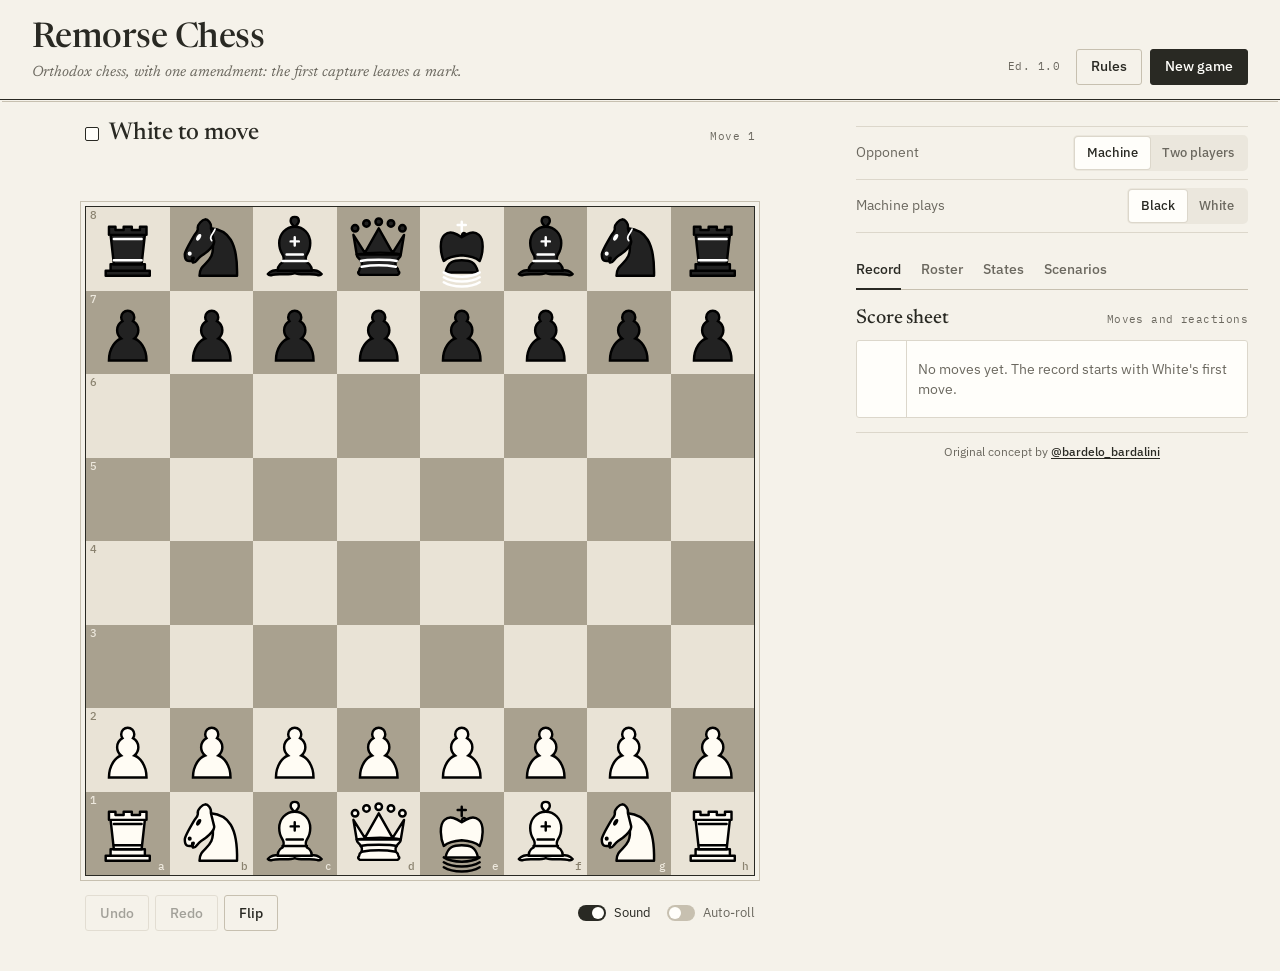
==== index.html @ 76eff492 "Remorse Chess 1.0: light archival editorial edition" ====
<!DOCTYPE html>
<html lang="en">
<head>
  <meta charset="utf-8">
  <meta name="viewport" content="width=device-width, initial-scale=1, viewport-fit=cover">
  <title>Remorse Chess 1.0</title>
  <meta name="description" content="Remorse Chess: a chess variant in which a piece's first capture triggers a permanent psychological reaction. Devastated, Pacifist, Unaffected or Psychopath.">
  <meta name="theme-color" content="#F5F2EA">

  <!-- Local type: Newsreader (display), IBM Plex Sans (interface), IBM Plex Mono (notation). See fonts/ -->
  <link rel="preload" href="fonts/ibm-plex-sans-var.woff2" as="font" type="font/woff2" crossorigin>
  <link rel="preload" href="fonts/newsreader-var.woff2" as="font" type="font/woff2" crossorigin>
  <link rel="stylesheet" href="styles.css">
</head>
<body class="app-shell">
  <!-- Masthead -->
  <header class="masthead">
    <div class="masthead-title">
      <h1 class="wordmark">Remorse Chess</h1>
      <p class="masthead-sub">Orthodox chess, with one amendment: the first capture leaves a mark.</p>
    </div>
    <div class="masthead-actions">
      <span class="edition mono-label">Ed. 1.0</span>
      <button type="button" class="btn btn-quiet" id="btn-open-rulebook" title="Read the full rules">Rules</button>
      <button type="button" class="btn" id="btn-restart" title="Start a new game with the current settings">New game</button>
    </div>
  </header>

  <main class="table">
    <!-- Play area: status, notices, board, board controls -->
    <section class="play-area" aria-label="Game board">
      <div class="status-line">
        <div id="turn-indicator" class="turn white" role="status" aria-live="polite">White to move</div>
        <span id="move-counter" class="move-counter mono-label">Move 1</span>
      </div>

      <!-- Notice slot: reserved height so the board never jumps -->
      <div class="notice-slot">
        <div id="bonus-move-banner" class="notice notice-bonus hidden">
          <span class="notice-glyph" data-glyph="psychopath" aria-hidden="true"></span>
          <span class="notice-text"><strong>Psychopath bonus.</strong> Take one more move with the same piece, or end the turn.</span>
          <button type="button" class="btn btn-small" id="btn-pass-bonus">End turn</button>
        </div>

        <div id="selection-note" class="notice notice-selection hidden" aria-live="polite">
          <span class="notice-glyph" id="selection-glyph" aria-hidden="true"></span>
          <span class="notice-text" id="selection-text"></span>
          <span id="absolve-action-container">
            <button type="button" class="btn btn-small btn-absolve hidden" id="btn-absolve-action">Absolve</button>
          </span>
        </div>
      </div>

      <div class="board-frame">
        <div id="remorse-board" class="chess-board" role="grid" aria-label="Chessboard"></div>
      </div>

      <div class="board-controls">
        <div class="control-group">
          <button type="button" class="btn btn-quiet" id="btn-undo" title="Take back the last move">Undo</button>
          <button type="button" class="btn btn-quiet" id="btn-redo" title="Replay the move you took back">Redo</button>
          <button type="button" class="btn btn-quiet" id="btn-flip" title="Flip the board">Flip</button>
        </div>
        <div class="control-group">
          <label class="switch">
            <input type="checkbox" id="toggle-sound" checked>
            <span class="switch-track" aria-hidden="true"></span>
            Sound
          </label>
          <label class="switch" title="Roll reaction dice automatically for your pieces">
            <input type="checkbox" id="toggle-autoroll">
            <span class="switch-track" aria-hidden="true"></span>
            Auto-roll
          </label>
        </div>
      </div>
    </section>

    <!-- Sidebar: match setup + record / roster / states / scenarios -->
    <aside class="sidebar" aria-label="Game information">
      <section class="match-setup" aria-label="Match setup">
        <div class="setup-row">
          <span class="setup-label">Opponent</span>
          <div class="segmented" role="group" aria-label="Opponent">
            <button type="button" class="seg mode-select-btn active" data-mode="vs_ai">Machine</button>
            <button type="button" class="seg mode-select-btn" data-mode="pass_play">Two players</button>
          </div>
        </div>
        <div class="setup-row" id="ai-config-panel">
          <span class="setup-label">Machine plays</span>
          <div class="segmented" role="group" aria-label="Machine colour">
            <button type="button" class="seg ai-color-btn active" data-color="b">Black</button>
            <button type="button" class="seg ai-color-btn" data-color="w">White</button>
          </div>
        </div>
      </section>

      <nav class="tabs" role="tablist" aria-label="Sidebar sections">
        <button type="button" class="tab-btn active" role="tab" data-target="tab-chronicle">Record</button>
        <button type="button" class="tab-btn" role="tab" data-target="tab-ward">Roster</button>
        <button type="button" class="tab-btn" role="tab" data-target="tab-game">States</button>
        <button type="button" class="tab-btn" role="tab" data-target="tab-scenarios">Scenarios</button>
      </nav>

      <div class="tab-panels">
        <!-- Record: annotated score sheet -->
        <div class="tab-view active" id="tab-chronicle" role="tabpanel">
          <div class="panel-head">
            <h2 class="panel-title">Score sheet</h2>
            <span class="mono-label">Moves and reactions</span>
          </div>
          <ol id="chronicle-feed" class="scoresheet"></ol>
        </div>

        <!-- Roster: living pieces and their states -->
        <div class="tab-view" id="tab-ward" role="tabpanel">
          <div id="piece-ward-container"></div>
        </div>

        <!-- States: reference for the four reactions -->
        <div class="tab-view" id="tab-game" role="tabpanel">
          <div class="panel-head">
            <h2 class="panel-title">The reaction roll</h2>
            <span class="mono-label">1d6 on first capture</span>
          </div>
          <p class="panel-intro">A piece rolls once, on its first capture. The result is permanent for the rest of the game, though a bishop can lift Devastation and Pacifism.</p>

          <ul class="state-reference">
            <li class="state-ref s-devastated">
              <span class="state-ref-roll mono">1</span>
              <div>
                <h3 class="state-ref-name"><span class="glyph" data-glyph="devastated"></span>Devastated</h3>
                <p>Cannot move or capture. A bishop must stand adjacent and spend a turn absolving it within 3 of its owner's turns, or it removes itself from the board.</p>
              </div>
            </li>
            <li class="state-ref s-pacifist">
              <span class="state-ref-roll mono">2–3</span>
              <div>
                <h3 class="state-ref-name"><span class="glyph" data-glyph="pacifist"></span>Pacifist</h3>
                <p>Receives a guilt token. Moves normally but cannot capture until a bishop absolves it. A bishop that turns Pacifist meditates for one turn and absolves itself.</p>
              </div>
            </li>
            <li class="state-ref s-unaffected">
              <span class="state-ref-roll mono">4–5</span>
              <div>
                <h3 class="state-ref-name"><span class="glyph" data-glyph="unaffected"></span>Unaffected</h3>
                <p>No consequence. Plays by standard rules.</p>
              </div>
            </li>
            <li class="state-ref s-psychopath">
              <span class="state-ref-roll mono">6</span>
              <div>
                <h3 class="state-ref-name"><span class="glyph" data-glyph="psychopath"></span>Psychopath</h3>
                <p>Takes one extra move immediately after each capture.</p>
              </div>
            </li>
            <li class="state-ref s-bloodlust state-ref-sub">
              <span class="state-ref-roll mono">3 kills</span>
              <div>
                <h3 class="state-ref-name"><span class="glyph" data-glyph="bloodlust"></span>Bloodlust</h3>
                <p>A Psychopath with three kills. It may only move by capturing, and it may capture friendly pieces, though never its own king.</p>
              </div>
            </li>
          </ul>

          <p class="panel-footnote"><span class="glyph" data-glyph="absolve"></span>Bishops are the only absolvers. If a side loses every bishop, absolution is gone until a pawn promotes to one.</p>
        </div>

        <!-- Scenarios -->
        <div class="tab-view" id="tab-scenarios" role="tabpanel">
          <div class="panel-head">
            <h2 class="panel-title">Study positions</h2>
            <span class="mono-label">Loads onto the board</span>
          </div>
          <ol class="scenario-list">
            <li>
              <button type="button" class="scenario-button scenario-card-btn" data-scenario="devastation">
                <span class="scenario-no mono">No. 1</span>
                <span class="scenario-body">
                  <span class="scenario-title">The devastated knight</span>
                  <span class="scenario-desc">A paralysed knight on d4 has two turns left. The bishop on c2 must reach it and absolve.</span>
                </span>
              </button>
            </li>
            <li>
              <button type="button" class="scenario-button scenario-card-btn" data-scenario="guilt">
                <span class="scenario-no mono">No. 2</span>
                <span class="scenario-body">
                  <span class="scenario-title">The pacifist rook</span>
                  <span class="scenario-desc">The rook carries a guilt token: free to move, unable to capture. A bishop stands beside it.</span>
                </span>
              </button>
            </li>
            <li>
              <button type="button" class="scenario-button scenario-card-btn" data-scenario="psychopath">
                <span class="scenario-no mono">No. 3</span>
                <span class="scenario-body">
                  <span class="scenario-title">A psychopath's chain</span>
                  <span class="scenario-desc">The queen takes on d5, then uses her bonus move to take again on g5.</span>
                </span>
              </button>
            </li>
            <li>
              <button type="button" class="scenario-button scenario-card-btn" data-scenario="bloodlust">
                <span class="scenario-no mono">No. 4</span>
                <span class="scenario-body">
                  <span class="scenario-title">Bloodlust</span>
                  <span class="scenario-desc">A rook with three kills must capture to move. The enemy pawn on d7, or its own pawn on g4.</span>
                </span>
              </button>
            </li>
            <li>
              <button type="button" class="scenario-button scenario-card-btn" data-scenario="standard">
                <span class="scenario-no mono">No. 5</span>
                <span class="scenario-body">
                  <span class="scenario-title">Standard opening</span>
                  <span class="scenario-desc">The usual starting position. Every piece is untested.</span>
                </span>
              </button>
            </li>
          </ol>
        </div>
      </div>

      <footer class="sidebar-credit">
        Original concept by <a href="https://www.instagram.com/bardelo_bardalini/" target="_blank" rel="noopener noreferrer">@bardelo_bardalini</a>
      </footer>
    </aside>
  </main>

  <!-- Modal: reaction roll -->
  <div class="modal-scrim hidden" id="dice-roll-modal">
    <div class="modal-card modal-dice" role="dialog" aria-modal="true" aria-labelledby="dice-modal-title">
      <div class="modal-kicker mono-label">First capture</div>
      <h3 class="modal-title" id="dice-modal-title">The reaction roll</h3>
      <p id="dice-modal-desc" class="modal-desc-text"></p>

      <div class="dice-assembly" id="dice-assembly-area">
        <div class="dice-viewport" title="Click to roll">
          <div class="dice-object show-1" id="dice-cube">
            <div class="dice-side side-1" aria-label="1"><i class="pip c"></i></div>
            <div class="dice-side side-2" aria-label="2"><i class="pip tl"></i><i class="pip br"></i></div>
            <div class="dice-side side-3" aria-label="3"><i class="pip tl"></i><i class="pip c"></i><i class="pip br"></i></div>
            <div class="dice-side side-4" aria-label="4"><i class="pip tl"></i><i class="pip tr"></i><i class="pip bl"></i><i class="pip br"></i></div>
            <div class="dice-side side-5" aria-label="5"><i class="pip tl"></i><i class="pip tr"></i><i class="pip c"></i><i class="pip bl"></i><i class="pip br"></i></div>
            <div class="dice-side side-6" aria-label="6"><i class="pip tl"></i><i class="pip tr"></i><i class="pip ml"></i><i class="pip mr"></i><i class="pip bl"></i><i class="pip br"></i></div>
          </div>
        </div>
        <div class="dice-shadow" aria-hidden="true"></div>
        <button type="button" class="btn btn-accent" id="btn-roll-dice">Roll the die</button>
        <span class="dice-hint">or click the die, or press Space</span>
      </div>

      <div class="dice-result-card hidden" id="dice-outcome-card">
        <div id="dice-outcome-badge" class="dice-scale"></div>
        <h4 id="dice-outcome-title" class="dice-result-title"></h4>
        <p id="dice-outcome-text" class="dice-result-detail"></p>
        <button type="button" class="btn btn-block" id="btn-accept-dice">Continue</button>
      </div>
    </div>
  </div>

  <!-- Modal: pawn promotion -->
  <div class="modal-scrim hidden" id="promotion-modal">
    <div class="modal-card modal-narrow" role="dialog" aria-modal="true" aria-labelledby="promo-title">
      <h3 class="modal-title" id="promo-title">Promote pawn</h3>
      <p class="modal-desc-text">Choosing a bishop restores absolution if your side has lost all of its bishops.</p>
      <div class="promo-grid" id="promo-options-row"></div>
    </div>
  </div>

  <!-- Modal: game over -->
  <div class="modal-scrim hidden" id="game-over-modal">
    <div class="modal-card modal-narrow modal-result" role="dialog" aria-modal="true" aria-labelledby="game-over-title">
      <div class="modal-kicker mono-label">Result</div>
      <h3 id="game-over-title" class="modal-title modal-title-large">Game over</h3>
      <p id="game-over-desc" class="modal-desc-text"></p>
      <div class="modal-actions">
        <button type="button" class="btn btn-quiet" id="btn-gameover-view">View board</button>
        <button type="button" class="btn btn-accent" id="btn-gameover-new">New game</button>
      </div>
    </div>
  </div>

  <!-- Modal: rules -->
  <div class="modal-scrim hidden" id="rulebook-modal">
    <div class="modal-card modal-wide" role="dialog" aria-modal="true" aria-labelledby="rulebook-title">
      <div class="modal-header-bar">
        <div>
          <div class="modal-kicker mono-label">Edition 1.0</div>
          <h3 class="modal-title" id="rulebook-title">Rules of Remorse Chess</h3>
        </div>
        <button type="button" class="btn btn-quiet" id="btn-close-rulebook">Close</button>
      </div>
      <div class="rulebook-scroll">
        <h2><span class="mono">§1</span> Summary</h2>
        <p>Remorse Chess is orthodox chess with one addition. The first time a piece captures, it rolls a six-sided die, and the result decides how that piece lives with what it has done.</p>
        <p><strong>Objective.</strong> Checkmate the opposing king. Every standard rule applies unless a piece's state says otherwise.</p>
        <p><strong>Original Concept.</strong> The psychological capture consequences and remorse rules were created by <a href="https://www.instagram.com/bardelo_bardalini/" target="_blank" rel="noopener noreferrer">@bardelo_bardalini</a>.</p>

        <h2><span class="mono">§2</span> The reaction roll</h2>
        <p>Each piece rolls exactly once per game, on its first capture. The state it receives is permanent.</p>
        <table>
          <thead>
            <tr><th>D6</th><th>State</th><th>Effect</th></tr>
          </thead>
          <tbody>
            <tr><td class="mono">1</td><td>Devastated</td><td>Cannot move. Removes itself unless absolved within 3 of its owner's turns.</td></tr>
            <tr><td class="mono">2–3</td><td>Pacifist</td><td>Moves normally. Cannot capture until absolved.</td></tr>
            <tr><td class="mono">4–5</td><td>Unaffected</td><td>Standard rules.</td></tr>
            <tr><td class="mono">6</td><td>Psychopath</td><td>One extra move after each capture.</td></tr>
          </tbody>
        </table>

        <h2><span class="mono">§3</span> States</h2>
        <h3>3.1 Devastated</h3>
        <p>The piece cannot move or capture. A bishop must move adjacent and spend one full turn absolving it within 3 of its owner's turns. If no one comes, the piece captures itself.</p>

        <h3>3.2 Pacifist</h3>
        <p>A guilt token is placed under the piece. It moves normally but cannot capture enemy pieces. A bishop must move adjacent and spend one full turn to lift the token.</p>
        <p><strong>Bishops.</strong> A bishop that turns Pacifist spends its next turn in meditation and then absolves itself.</p>

        <h3>3.3 Psychopath and Bloodlust</h3>
        <p>The piece takes one additional move immediately after each capture. At three total kills it falls into <strong>Bloodlust</strong>: it may only move by capturing, it may capture friendly pieces, and it may never capture its own king.</p>

        <h2><span class="mono">§4</span> Absolution</h2>
        <p>Only bishops can absolve. Absolution is not possible while your king is in check. If a side loses every bishop, it cannot absolve until a pawn promotes to a bishop.</p>
      </div>
    </div>
  </div>

  <script src="pieces.js"></script>
  <script src="remorse_engine.js"></script>
  <script src="remorse_ai.js"></script>
  <script src="audio.js"></script>
  <script src="remorse_ui.js"></script>
</body>
</html>
---- styles.css ----
/*
 * REMORSE CHESS 1.0: STYLESHEET
 *
 * Direction: light archival editorial. Tournament score sheets, annotated
 * manuscripts, case-study journals. Warm paper, ink, one vermilion accent.
 *
 * Type:  Newsreader (display) / IBM Plex Sans (interface) / IBM Plex Mono (notation)
 * Rules: no gradients, no glow, no glass. Shadows only on modals.
 *        Board is the product; everything else steps back.
 */

/* --------------------------------------------------------------------------
 * Fonts (local, OFL)
 * ------------------------------------------------------------------------ */
@font-face {
  font-family: "Newsreader";
  src: url("fonts/newsreader-var.woff2") format("woff2");
  font-style: normal;
  font-weight: 400 700;
  font-display: swap;
}
@font-face {
  font-family: "Newsreader";
  src: url("fonts/newsreader-italic-var.woff2") format("woff2");
  font-style: italic;
  font-weight: 400 500;
  font-display: swap;
}
@font-face {
  font-family: "IBM Plex Sans";
  src: url("fonts/ibm-plex-sans-var.woff2") format("woff2");
  font-style: normal;
  font-weight: 400 600;
  font-display: swap;
}
@font-face {
  font-family: "IBM Plex Mono";
  src: url("fonts/ibm-plex-mono-400.woff2") format("woff2");
  font-style: normal;
  font-weight: 400;
  font-display: swap;
}
@font-face {
  font-family: "IBM Plex Mono";
  src: url("fonts/ibm-plex-mono-500.woff2") format("woff2");
  font-style: normal;
  font-weight: 500;
  font-display: swap;
}

/* --------------------------------------------------------------------------
 * Tokens
 * ------------------------------------------------------------------------ */
:root {
  /* Paper */
  --paper: #F5F2EA;
  --surface: #FFFEFA;
  --surface-2: #EBE7DD;
  --surface-3: #E3DED1;

  /* Ink */
  --ink: #292923;
  --ink-2: #6B685F;       /* secondary text, darkened from #77746B for AA on paper */
  --ink-3: #8F8B80;       /* tertiary, non-essential labels only */

  /* Rules */
  --rule: #DCD7CB;
  --rule-strong: #C7C0B0;

  /* Accents */
  --vermilion: #C44B36;
  --vermilion-ink: #A83E2B;  /* text-safe vermilion */
  --vermilion-deep: #8A2E21;
  --vermilion-wash: #F4E2DC;
  --sage: #667A61;
  --sage-ink: #4F6149;
  --sage-wash: #E3E8DC;
  --amber: #B88B48;
  --amber-wash: #F1E6D2;
  --stone: #85827A;
  --stone-ink: #5E5B54;
  --stone-wash: #E4E1DA;

  /* Board */
  --sq-light: #E9E3D6;
  --sq-dark: #A9A18F;
  --sq-last: rgba(184, 139, 72, 0.34);
  --sq-selected: rgba(184, 139, 72, 0.55);
  --sq-check: rgba(196, 75, 54, 0.30);
  --hint: rgba(41, 41, 35, 0.30);

  /* Type */
  --font-display: "Newsreader", "Iowan Old Style", "Palatino Linotype", Palatino, Georgia, serif;
  --font-ui: "IBM Plex Sans", "Helvetica Neue", Arial, system-ui, sans-serif;
  --font-mono: "IBM Plex Mono", ui-monospace, "SFMono-Regular", Menlo, Consolas, monospace;

  --radius: 3px;
  --line-max: 62ch;
  --ease: cubic-bezier(0.2, 0.7, 0.2, 1);
}

/* --------------------------------------------------------------------------
 * Base
 * ------------------------------------------------------------------------ */
*, *::before, *::after {
  box-sizing: border-box;
  margin: 0;
  padding: 0;
  -webkit-tap-highlight-color: transparent;
}

html {
  background: var(--paper);
  color: var(--ink);
  font-family: var(--font-ui);
  font-size: 15px;
  line-height: 1.5;
  text-rendering: optimizeLegibility;
  -webkit-font-smoothing: antialiased;
  -webkit-text-size-adjust: 100%;
}

body {
  min-height: 100vh;
  min-height: 100svh;
  overflow-x: hidden;
}

b, strong { font-weight: 600; color: var(--ink); }

button { font: inherit; color: inherit; }

ol, ul { list-style: none; }

:focus-visible {
  outline: 2px solid var(--ink);
  outline-offset: 2px;
}

.mono { font-family: var(--font-mono); font-feature-settings: "zero" 0; }

.mono-label {
  font-family: var(--font-mono);
  font-size: 11px;
  font-weight: 400;
  letter-spacing: 0.04em;
  color: var(--ink-2);
}

.hidden { display: none !important; }

/* --------------------------------------------------------------------------
 * Masthead
 * ------------------------------------------------------------------------ */
.masthead {
  display: flex;
  align-items: flex-end;
  justify-content: space-between;
  gap: 24px;
  max-width: 1320px;
  margin: 0 auto;
  padding: 22px 32px 14px;
  border-bottom: 1px solid var(--ink);
  box-shadow: 0 3px 0 -2px var(--paper), 0 4px 0 -2px var(--rule-strong); /* printed double rule */
}

.wordmark {
  font-family: var(--font-display);
  font-size: 34px;
  font-weight: 500;
  line-height: 1;
  letter-spacing: -0.015em;
  font-variation-settings: "opsz" 72;
}

.masthead-sub {
  margin-top: 6px;
  font-family: var(--font-display);
  font-style: italic;
  font-size: 15px;
  color: var(--ink-2);
}

.masthead-actions {
  display: flex;
  align-items: center;
  gap: 8px;
  flex-shrink: 0;
}

.edition { margin-right: 8px; }

/* --------------------------------------------------------------------------
 * Buttons & controls
 * ------------------------------------------------------------------------ */
.btn {
  display: inline-flex;
  align-items: center;
  justify-content: center;
  gap: 6px;
  min-height: 36px;
  padding: 0 14px;
  font-family: var(--font-ui);
  font-size: 14px;
  font-weight: 500;
  color: var(--surface);
  background: var(--ink);
  border: 1px solid var(--ink);
  border-radius: var(--radius);
  cursor: pointer;
  touch-action: manipulation;
  transition: background-color 120ms var(--ease), border-color 120ms var(--ease), color 120ms var(--ease);
  white-space: nowrap;
}
.btn:hover { background: #3D3D35; border-color: #3D3D35; }
.btn:active { transform: translateY(1px); }

.btn-quiet {
  color: var(--ink);
  background: transparent;
  border-color: var(--rule-strong);
}
.btn-quiet:hover { background: var(--surface-2); border-color: var(--rule-strong); }

.btn-accent { background: var(--vermilion); border-color: var(--vermilion); color: #FFFDF8; }
.btn-accent:hover { background: var(--vermilion-ink); border-color: var(--vermilion-ink); }

.btn-small { min-height: 30px; padding: 0 10px; font-size: 13px; }
.btn-block { width: 100%; }

.btn:disabled, .btn[disabled] {
  opacity: 0.4;
  cursor: default;
  pointer-events: none;
}

/* Segmented control */
.segmented {
  display: inline-flex;
  padding: 2px;
  background: var(--surface-2);
  border-radius: calc(var(--radius) + 2px);
}
.seg {
  min-height: 32px;
  padding: 0 12px;
  font-size: 13px;
  font-weight: 500;
  color: var(--ink-2);
  background: transparent;
  border: 0;
  border-radius: var(--radius);
  cursor: pointer;
  touch-action: manipulation;
  transition: background-color 120ms var(--ease), color 120ms var(--ease);
}
.seg:hover { color: var(--ink); }
.seg.active {
  color: var(--ink);
  background: var(--surface);
  box-shadow: 0 0 0 1px var(--rule);
}

/* Switches */
.switch {
  display: inline-flex;
  align-items: center;
  gap: 8px;
  min-height: 36px;
  font-size: 13px;
  color: var(--ink-2);
  cursor: pointer;
  user-select: none;
}
.switch input { position: absolute; opacity: 0; width: 1px; height: 1px; }
.switch-track {
  position: relative;
  width: 28px;
  height: 16px;
  background: var(--rule-strong);
  border-radius: 8px;
  transition: background-color 150ms var(--ease);
}
.switch-track::after {
  content: "";
  position: absolute;
  top: 2px;
  left: 2px;
  width: 12px;
  height: 12px;
  background: var(--surface);
  border-radius: 50%;
  transition: transform 150ms var(--ease);
}
.switch input:checked + .switch-track { background: var(--ink); }
.switch input:checked + .switch-track::after { transform: translateX(12px); }
.switch input:focus-visible + .switch-track { outline: 2px solid var(--ink); outline-offset: 2px; }
.switch:has(input:checked) { color: var(--ink); }

/* --------------------------------------------------------------------------
 * Layout
 * ------------------------------------------------------------------------ */
.table {
  display: grid;
  grid-template-columns: minmax(0, 1fr) minmax(320px, 392px);
  gap: 48px;
  max-width: 1320px;
  margin: 0 auto;
  padding: 20px 32px 40px;
  align-items: start;
}

.play-area {
  display: flex;
  flex-direction: column;
  align-items: center;
  min-width: 0;
  --board-size: min(100%, calc(100svh - 230px), 760px);
}

.play-area > * { width: var(--board-size); min-width: min(100%, 300px); }

/* --------------------------------------------------------------------------
 * Status line
 * ------------------------------------------------------------------------ */
.status-line {
  display: flex;
  align-items: baseline;
  justify-content: space-between;
  gap: 12px;
  padding-bottom: 8px;
}

.turn {
  display: inline-flex;
  align-items: center;
  gap: 10px;
  font-family: var(--font-display);
  font-size: 24px;
  font-weight: 500;
  line-height: 1.15;
  letter-spacing: -0.01em;
  font-variation-settings: "opsz" 36;
}

.turn-swatch {
  width: 14px;
  height: 14px;
  border: 1.5px solid var(--ink);
  border-radius: 2px;
  background: var(--surface);
  flex-shrink: 0;
  transform: translateY(1px);
}
.turn.black .turn-swatch { background: var(--ink); }
.turn.bonus .turn-text em { font-style: italic; color: var(--vermilion-ink); }
.turn.thinking .turn-text { color: var(--ink-2); font-style: italic; }
.turn.thinking .turn-swatch { animation: think 1.1s ease-in-out infinite; }
.turn.game-over .turn-swatch { background: var(--vermilion); border-color: var(--vermilion); }

@keyframes think {
  50% { opacity: 0.35; }
}

.move-counter { white-space: nowrap; }

/* --------------------------------------------------------------------------
 * Notice slot (bonus, selection info, absolution)
 * ------------------------------------------------------------------------ */
.notice-slot {
  min-height: 46px;
  display: flex;
  flex-direction: column;
  justify-content: flex-end;
  padding-bottom: 8px;
}

.notice {
  display: flex;
  align-items: center;
  gap: 10px;
  min-height: 38px;
  padding: 4px 4px 4px 12px;
  font-size: 13.5px;
  line-height: 1.35;
  color: var(--ink);
  border-left: 2px solid var(--rule-strong);
  animation: notice-in 160ms var(--ease);
}
.notice-text { flex: 1; min-width: 0; }
.notice-text .mono { font-size: 12.5px; }

.notice-glyph { display: inline-flex; width: 16px; height: 16px; flex-shrink: 0; color: var(--ink-2); }
.notice-glyph:empty { display: none; }
.notice-glyph svg, .glyph svg { width: 100%; height: 100%; }

.notice-bonus { border-left-color: var(--vermilion); background: var(--vermilion-wash); }
.notice-bonus .notice-glyph { color: var(--vermilion-ink); }

.notice-selection.s-devastated { border-left-color: var(--stone); }
.notice-selection.s-devastated .notice-glyph { color: var(--stone-ink); }
.notice-selection.s-devastated.is-critical { border-left-color: var(--vermilion); }
.notice-selection.s-pacifist { border-left-color: var(--sage); }
.notice-selection.s-pacifist .notice-glyph { color: var(--sage-ink); }
.notice-selection.s-psychopath { border-left-color: var(--vermilion); }
.notice-selection.s-psychopath .notice-glyph { color: var(--vermilion-ink); }
.notice-selection.s-bloodlust { border-left-color: var(--vermilion-deep); }
.notice-selection.s-bloodlust .notice-glyph { color: var(--vermilion-deep); }
.notice-selection.s-absolver { border-left-color: var(--sage); }
.notice-selection.s-absolver .notice-glyph { color: var(--sage-ink); }

.btn-absolve { background: var(--sage); border-color: var(--sage); color: #FBFCF8; }
.btn-absolve:hover { background: var(--sage-ink); border-color: var(--sage-ink); }

@keyframes notice-in {
  from { opacity: 0; transform: translateY(3px); }
}

/* --------------------------------------------------------------------------
 * Board
 * ------------------------------------------------------------------------ */
.board-frame {
  position: relative;
  aspect-ratio: 1 / 1;
  height: auto;
  border: 1px solid var(--ink);
  outline: 1px solid var(--rule-strong);
  outline-offset: 4px;
  touch-action: manipulation;
  container-type: inline-size;
  margin: 5px 0;
}

.chess-board {
  width: 100%;
  height: 100%;
  display: grid;
  grid-template-columns: repeat(8, 1fr);
  grid-template-rows: repeat(8, 1fr);
  user-select: none;
  -webkit-user-select: none;
}

.board-square {
  position: relative;
  display: flex;
  align-items: center;
  justify-content: center;
  cursor: pointer;
  min-width: 0;
  min-height: 0;
}
.board-square.light { background-color: var(--sq-light); }
.board-square.dark  { background-color: var(--sq-dark); }

/* State washes live on ::before so the light/dark checker stays legible */
.board-square::before {
  content: "";
  position: absolute;
  inset: 0;
  pointer-events: none;
  z-index: 0;
  transition: background-color 120ms var(--ease);
}
.board-square.last-move::before { background-color: var(--sq-last); }
.board-square.selected::before {
  background-color: var(--sq-selected);
  box-shadow: inset 0 0 0 2px rgba(41, 41, 35, 0.55);
}
.board-square.check::before {
  background-color: var(--sq-check);
  box-shadow: inset 0 0 0 2px var(--vermilion);
}
.board-square.is-paralysed { cursor: not-allowed; }

@media (hover: hover) {
  .board-square.has-own-piece:hover::before { box-shadow: inset 0 0 0 2px rgba(41, 41, 35, 0.22); }
  .board-square.selected:hover::before { box-shadow: inset 0 0 0 2px rgba(41, 41, 35, 0.55); }
  .board-square.is-target:hover::before { background-color: rgba(41, 41, 35, 0.08); }
}

/* Coordinates */
.coord {
  position: absolute;
  font-family: var(--font-mono);
  font-weight: 500;
  font-size: max(9px, 1.6cqw);
  line-height: 1;
  pointer-events: none;
  z-index: 1;
}
.coord-rank { top: 0.5cqw; left: 0.6cqw; }
.coord-file { bottom: 0.45cqw; right: 0.7cqw; }
.board-square.light .coord { color: #8A826F; }
.board-square.dark .coord  { color: #EEE9DE; }

/* Pieces */
.piece-wrapper {
  position: relative;
  width: 88%;
  height: 88%;
  display: flex;
  align-items: center;
  justify-content: center;
  z-index: 2;
  pointer-events: none;
  transition: transform 120ms var(--ease);
}
.piece-wrapper > .piece-svg {
  position: relative;
  z-index: 1;
  width: 100%;
  height: 100%;
  overflow: visible;
}
/* Warm the white pieces slightly so they sit on paper rather than glare */
.piece-w .piece-svg [fill="#ffffff"], .piece-w .piece-svg [fill="#fff"] { fill: #FFFCF4; }
.ward-icon.piece-w svg [fill="#ffffff"] { fill: #FFFCF4; }

.board-square.selected .piece-wrapper { transform: translateY(-2.5%) scale(1.03); }

/* ---- Psychological marks on the board --------------------------------- */
.mark {
  position: absolute;
  z-index: 3;
  display: inline-flex;
  align-items: center;
  gap: 0.35cqw;
  font-family: var(--font-mono);
  font-weight: 500;
  font-size: max(8.5px, 1.45cqw);
  line-height: 1;
  white-space: nowrap;
  pointer-events: none;
}
.mark svg { width: max(8px, 1.4cqw); height: max(8px, 1.4cqw); }

/* Devastated: stone, desaturated, fractured */
.state-devastated .piece-svg {
  filter: grayscale(1) contrast(0.8) brightness(1.04);
  opacity: 0.72;
}
.crack {
  position: absolute;
  inset: 8% 14%;
  width: 72%;
  height: 84%;
  z-index: 2;
  color: var(--stone-ink);
  opacity: 0.85;
  pointer-events: none;
}
.token-devastated {
  right: -3%;
  bottom: -2%;
  padding: 0.3cqw 0.55cqw;
  color: #FBFAF6;
  background: var(--stone-ink);
  border-radius: 2px;
}
.token-devastated.critical {
  background: var(--vermilion);
  animation: urgent 1.6s ease-in-out infinite;
}
@keyframes urgent {
  50% { background: var(--vermilion-deep); }
}

/* Pacifist: a sage guilt token under the piece's base */
.token-guilt {
  position: absolute;
  left: 50%;
  bottom: -1%;
  width: 70%;
  height: 17%;
  transform: translateX(-50%);
  z-index: 0;
  background: var(--sage);
  border: 1px solid var(--sage-ink);
  border-radius: 50%;
  box-shadow: inset 0 -2px 0 rgba(0, 0, 0, 0.12);
}
.state-guilt-ridden .piece-svg { opacity: 0.94; }

/* Psychopath: outlined vermilion tag, kill pips toward Bloodlust */
.token-psychopath {
  left: -3%;
  top: -2%;
  padding: 0.25cqw 0.45cqw;
  color: var(--vermilion-ink);
  background: var(--surface);
  border: 1px solid var(--vermilion);
  border-radius: 2px;
}
.pips { display: inline-flex; gap: 0.18cqw; }
.pips i {
  width: max(3px, 0.5cqw);
  height: max(3px, 0.5cqw);
  border-radius: 50%;
  border: 1px solid currentColor;
}
.pips i.on { background: currentColor; }

/* Bloodlust: filled deep vermilion tag + base rule */
.token-bloodlust {
  left: -3%;
  top: -2%;
  padding: 0.3cqw 0.5cqw;
  color: #FFF8F2;
  background: var(--vermilion-deep);
  border-radius: 2px;
}
.state-bloodlust::after {
  content: "";
  position: absolute;
  left: 18%;
  right: 18%;
  bottom: 1%;
  height: max(2px, 0.4cqw);
  background: var(--vermilion-deep);
  border-radius: 1px;
  z-index: 2;
}

/* Bishop available to absolve (only shown when a friendly piece needs it) */
.token-absolver-bishop {
  right: 0;
  top: -2%;
  font-family: var(--font-display);
  font-size: max(11px, 2.1cqw);
  font-weight: 600;
  color: var(--sage-ink);
}


/* ---- Move hints ------------------------------------------------------- */
.hint-dot, .hint-capture, .hint-friendly-capture, .hint-absolve {
  position: absolute;
  pointer-events: none;
  z-index: 4;
}
.hint-dot {
  width: 26%;
  height: 26%;
  border-radius: 50%;
  background: var(--hint);
}
.hint-capture {
  inset: 5%;
  border-radius: 50%;
  border: max(3px, 0.7cqw) solid rgba(196, 75, 54, 0.62);
}
.hint-friendly-capture {
  inset: 5%;
  border-radius: 50%;
  border: max(3px, 0.6cqw) dashed var(--vermilion-deep);
  background: rgba(138, 46, 33, 0.12);
}
.hint-absolve {
  inset: 6%;
  display: flex;
  align-items: flex-start;
  justify-content: flex-end;
  padding: 2% 6%;
  border: max(2px, 0.45cqw) solid var(--sage);
  border-radius: 2px;
  background: rgba(102, 122, 97, 0.16);
  font-family: var(--font-display);
  font-size: max(12px, 2.4cqw);
  font-weight: 600;
  line-height: 1;
  color: var(--sage-ink);
}

/* ---- Event feedback --------------------------------------------------- */
.board-square.flash-capture::after,
.board-square.flash-absolve::after,
.board-square.flash-self::after {
  content: "";
  position: absolute;
  inset: 0;
  z-index: 5;
  pointer-events: none;
  animation: flash 650ms var(--ease) forwards;
  animation-delay: var(--flash-delay, 0ms);
}
.board-square.flash-capture::after { box-shadow: inset 0 0 0 max(3px, 0.6cqw) var(--vermilion); }
.board-square.flash-absolve::after { box-shadow: inset 0 0 0 max(3px, 0.6cqw) var(--sage); background: rgba(102, 122, 97, 0.18); }
.board-square.flash-self::after { background: rgba(94, 91, 84, 0.45); animation-duration: 1100ms; }

@keyframes flash {
  from { opacity: 1; }
  to { opacity: 0; }
}

/* --------------------------------------------------------------------------
 * Board controls
 * ------------------------------------------------------------------------ */
.board-controls {
  display: flex;
  align-items: center;
  justify-content: space-between;
  flex-wrap: wrap;
  gap: 8px 16px;
  padding-top: 14px;
}
.control-group { display: flex; align-items: center; gap: 6px; flex-wrap: wrap; }
.control-group + .control-group { gap: 16px; }

/* --------------------------------------------------------------------------
 * Sidebar
 * ------------------------------------------------------------------------ */
.sidebar {
  display: flex;
  flex-direction: column;
  min-width: 0;
  padding-top: 6px;
  position: sticky;
  top: 16px;
  max-height: calc(100svh - 32px);
}

.sidebar-credit {
  margin-top: 14px;
  padding-top: 10px;
  border-top: 1px solid var(--rule);
  font-size: 12px;
  color: var(--ink-2);
  text-align: center;
}
.sidebar-credit a {
  color: var(--ink);
  font-weight: 500;
  text-decoration: underline;
  text-underline-offset: 2px;
}
.sidebar-credit a:hover {
  color: var(--vermilion-ink);
}

.match-setup {
  display: flex;
  flex-direction: column;
  border-top: 1px solid var(--rule);
  margin-bottom: 18px;
}
.setup-row {
  display: flex;
  align-items: center;
  justify-content: space-between;
  gap: 12px;
  padding: 8px 0;
  border-bottom: 1px solid var(--rule);
}
.setup-label { font-size: 13.5px; color: var(--ink-2); }

/* Tabs */
.tabs {
  display: flex;
  gap: 20px;
  border-bottom: 1px solid var(--rule-strong);
}
.tab-btn {
  position: relative;
  padding: 8px 0 9px;
  font-size: 14px;
  font-weight: 500;
  color: var(--ink-2);
  background: none;
  border: 0;
  cursor: pointer;
  touch-action: manipulation;
}
.tab-btn:hover { color: var(--ink); }
.tab-btn.active { color: var(--ink); }
.tab-btn.active::after {
  content: "";
  position: absolute;
  left: 0;
  right: 0;
  bottom: -1px;
  height: 2px;
  background: var(--ink);
}
.tab-btn .tab-count {
  margin-left: 5px;
  font-family: var(--font-mono);
  font-size: 11px;
  color: var(--vermilion-ink);
}

.tab-panels {
  flex: 1;
  min-height: 0;
  overflow-y: auto;
  padding-top: 16px;
  scrollbar-width: thin;
  scrollbar-color: var(--rule-strong) transparent;
}
.tab-view { display: none; flex-direction: column; }
.tab-view.active { display: flex; }

.panel-head {
  display: flex;
  align-items: baseline;
  justify-content: space-between;
  gap: 12px;
  margin-bottom: 10px;
}
.panel-title {
  font-family: var(--font-display);
  font-size: 20px;
  font-weight: 500;
  line-height: 1.2;
  letter-spacing: -0.005em;
}
.panel-intro {
  font-size: 13.5px;
  color: var(--ink-2);
  margin-bottom: 14px;
  max-width: var(--line-max);
}
.panel-footnote {
  display: flex;
  gap: 8px;
  margin-top: 14px;
  padding-top: 12px;
  border-top: 1px solid var(--rule);
  font-size: 13px;
  color: var(--ink-2);
}
.panel-footnote .glyph { color: var(--sage-ink); }

.glyph {
  display: inline-flex;
  width: 15px;
  height: 15px;
  flex-shrink: 0;
  vertical-align: -2px;
}

/* ---- Score sheet ------------------------------------------------------ */
.scoresheet {
  position: relative;
  background: var(--surface);
  border: 1px solid var(--rule);
  border-radius: var(--radius);
  font-size: 13.5px;
  counter-reset: none;
}
.scoresheet::before { /* move-number gutter rule */
  content: "";
  position: absolute;
  top: 0;
  bottom: 0;
  left: 3.6em;
  width: 1px;
  background: var(--rule);
}

.sheet-row {
  display: grid;
  grid-template-columns: 3.6em minmax(0, 1fr);
  align-items: baseline;
  min-height: 32px;
  border-bottom: 1px solid var(--surface-2);
}
.sheet-row:last-child { border-bottom: 0; }
.sheet-num {
  padding: 6px 8px 6px 0;
  text-align: right;
  font-family: var(--font-mono);
  font-size: 12px;
  color: var(--ink-3);
}
.sheet-body {
  display: flex;
  align-items: baseline;
  flex-wrap: wrap;
  gap: 2px 8px;
  padding: 6px 10px;
  min-width: 0;
}
.sheet-san {
  font-family: var(--font-mono);
  font-size: 13px;
  font-weight: 500;
  color: var(--ink);
  min-width: 4.5ch;
}
.sheet-side {
  width: 9px;
  height: 9px;
  border: 1px solid var(--ink);
  border-radius: 1px;
  align-self: center;
  flex-shrink: 0;
}
.sheet-side.b { background: var(--ink); }
.sheet-desc { color: var(--ink-2); font-size: 13px; }
.sheet-desc b { font-weight: 500; color: var(--ink); }
.sheet-row.is-capture .sheet-san { color: var(--vermilion-ink); }
.sheet-row.is-bonus .sheet-num { color: var(--vermilion-ink); }
.sheet-row.is-last { background: var(--amber-wash); }

/* Event annotations sit under their move, indented like marginalia */
.sheet-row.event { min-height: 0; background: transparent; }
.sheet-row.event .sheet-body { padding-top: 2px; padding-bottom: 7px; }
.sheet-note { font-size: 13px; color: var(--ink-2); }
.sheet-row.event.s-selfcapture,
.sheet-row.event.s-result { background: var(--surface-2); }
.sheet-row.event.s-result .sheet-note {
  font-family: var(--font-display);
  font-style: italic;
  font-size: 15px;
  color: var(--ink);
}
.sheet-empty {
  padding: 18px 14px 18px calc(3.6em + 12px);
  font-size: 13.5px;
  color: var(--ink-2);
}

/* ---- State tags (shared: score sheet, roster, dice, reference) -------- */
.state-tag {
  display: inline-flex;
  align-items: center;
  gap: 5px;
  padding: 1px 7px 1px 5px;
  font-size: 12px;
  font-weight: 500;
  line-height: 1.5;
  border-radius: 2px;
  white-space: nowrap;
  border: 1px solid transparent;
}
.state-tag .glyph { width: 12px; height: 12px; vertical-align: 0; }
.state-tag .mono { font-size: 11px; opacity: 0.85; }

.state-tag.s-devastated { color: var(--stone-ink); background: var(--stone-wash); border-color: #D2CEC5; }
.state-tag.s-pacifist   { color: var(--sage-ink); background: var(--sage-wash); border-color: #CBD4C3; }
.state-tag.s-unaffected { color: var(--ink-2); background: transparent; border-color: var(--rule); }
.state-tag.s-psychopath { color: var(--vermilion-ink); background: var(--surface); border-color: #E3B3A8; }
.state-tag.s-bloodlust  { color: #FFF8F2; background: var(--vermilion-deep); }
.state-tag.s-absolved   { color: var(--sage-ink); background: transparent; border-color: #CBD4C3; }
.state-tag.s-selfcapture{ color: #FBFAF6; background: var(--stone-ink); }
.state-tag.s-meditating { color: var(--sage-ink); background: var(--sage-wash); border-style: dashed; border-color: var(--sage); }

/* ---- Roster ----------------------------------------------------------- */
.roster + .roster { margin-top: 22px; }
.roster-head {
  display: flex;
  align-items: baseline;
  justify-content: space-between;
  gap: 8px;
  padding-bottom: 6px;
  margin-bottom: 4px;
  border-bottom: 1px solid var(--ink);
}
.roster-title {
  display: flex;
  align-items: baseline;
  gap: 8px;
  font-family: var(--font-display);
  font-size: 19px;
  font-weight: 500;
}
.roster-title .mono-label { font-size: 11px; }
.roster.is-turn .roster-title::after {
  content: "to move";
  font-family: var(--font-mono);
  font-size: 10.5px;
  color: var(--surface);
  background: var(--ink);
  padding: 1px 5px;
  border-radius: 2px;
  transform: translateY(-2px);
}
.absolution-flag { font-size: 12px; display: inline-flex; align-items: center; gap: 5px; }
.absolution-flag .glyph { width: 12px; height: 12px; }
.absolution-flag.active { color: var(--sage-ink); }
.absolution-flag.inactive { color: var(--vermilion-ink); }

.roster-list { display: flex; flex-direction: column; }

.ward-row {
  display: grid;
  grid-template-columns: 30px minmax(0, 1fr) auto;
  align-items: center;
  gap: 4px 10px;
  width: 100%;
  padding: 7px 4px;
  text-align: left;
  background: none;
  border: 0;
  border-bottom: 1px solid var(--rule);
  cursor: pointer;
  touch-action: manipulation;
}
.ward-row:hover { background: var(--surface-2); }
.ward-row.is-selected { background: var(--amber-wash); }
.ward-row.is-urgent { box-shadow: inset 2px 0 0 var(--vermilion); }

.ward-icon { width: 30px; height: 30px; }
.ward-icon svg { width: 100%; height: 100%; }
.ward-row.s-devastated .ward-icon svg { filter: grayscale(1); opacity: 0.7; }

.ward-main { display: flex; flex-direction: column; min-width: 0; }
.ward-name { font-size: 14px; font-weight: 500; line-height: 1.3; }
.ward-name .mono { font-weight: 400; font-size: 12.5px; color: var(--ink-2); margin-left: 4px; }
.ward-detail { font-size: 12.5px; color: var(--ink-2); line-height: 1.35; }
.ward-detail.urgent { color: var(--vermilion-ink); font-weight: 500; }
.ward-kills { font-family: var(--font-mono); font-size: 11.5px; color: var(--ink-2); text-align: right; }

.untested {
  display: flex;
  flex-wrap: wrap;
  align-items: center;
  gap: 2px;
  padding: 8px 0 2px;
}
.untested-label {
  width: 100%;
  font-size: 12.5px;
  color: var(--ink-2);
  margin-bottom: 2px;
}
.untested-piece {
  width: 32px;
  height: 32px;
  padding: 2px;
  background: none;
  border: 0;
  border-radius: 2px;
  cursor: pointer;
}
.untested-piece:hover { background: var(--surface-2); }
.untested-piece svg { width: 100%; height: 100%; }

/* ---- State reference -------------------------------------------------- */
.state-reference { display: flex; flex-direction: column; border-top: 1px solid var(--rule); }
.state-ref {
  display: grid;
  grid-template-columns: 3.6em minmax(0, 1fr);
  gap: 10px;
  padding: 12px 0;
  border-bottom: 1px solid var(--rule);
}
.state-ref-roll {
  font-size: 12px;
  color: var(--ink-2);
  padding-top: 3px;
}
.state-ref-name {
  display: flex;
  align-items: center;
  gap: 7px;
  font-family: var(--font-display);
  font-size: 18px;
  font-weight: 500;
  line-height: 1.25;
  margin-bottom: 2px;
}
.state-ref p { font-size: 13.5px; color: var(--ink-2); max-width: var(--line-max); }
.state-ref.s-devastated .state-ref-name .glyph { color: var(--stone-ink); }
.state-ref.s-pacifist .state-ref-name .glyph { color: var(--sage-ink); }
.state-ref.s-unaffected .state-ref-name .glyph { color: var(--ink-3); }
.state-ref.s-psychopath .state-ref-name .glyph { color: var(--vermilion-ink); }
.state-ref.s-bloodlust .state-ref-name .glyph { color: var(--vermilion-deep); }
.state-ref-sub { padding-left: 1.2em; }
.state-ref-sub .state-ref-name { font-size: 16px; }

/* ---- Scenarios -------------------------------------------------------- */
.scenario-list { border-top: 1px solid var(--rule); }
.scenario-button {
  display: grid;
  grid-template-columns: 3.6em minmax(0, 1fr);
  gap: 10px;
  width: 100%;
  padding: 12px 6px 12px 0;
  text-align: left;
  background: none;
  border: 0;
  border-bottom: 1px solid var(--rule);
  cursor: pointer;
  touch-action: manipulation;
  transition: background-color 120ms var(--ease);
}
.scenario-button:hover { background: var(--surface-2); }
.scenario-no { font-size: 12px; color: var(--ink-2); padding: 2px 0 0 4px; }
.scenario-body { display: flex; flex-direction: column; gap: 2px; }
.scenario-title {
  font-family: var(--font-display);
  font-size: 17px;
  font-weight: 500;
  line-height: 1.25;
}
.scenario-desc { font-size: 13.5px; color: var(--ink-2); max-width: var(--line-max); }
.scenario-button.is-loaded { background: var(--amber-wash); }
.scenario-button.is-loaded .scenario-no { color: var(--ink); }
.scenario-button.is-loaded .scenario-title::after {
  content: "on the board";
  margin-left: 8px;
  font-family: var(--font-mono);
  font-size: 10.5px;
  color: var(--ink-2);
  vertical-align: 2px;
}

/* --------------------------------------------------------------------------
 * Modals
 * ------------------------------------------------------------------------ */
.modal-scrim {
  position: fixed;
  inset: 0;
  z-index: 100;
  display: flex;
  align-items: center;
  justify-content: center;
  padding: 16px;
  background: rgba(41, 41, 35, 0.42);
  animation: scrim-in 160ms var(--ease);
}
.modal-card {
  width: 100%;
  max-width: 440px;
  max-height: calc(100svh - 32px);
  overflow-y: auto;
  padding: 26px 28px 24px;
  background: var(--surface);
  border: 1px solid var(--rule-strong);
  border-radius: 4px;
  box-shadow: 0 18px 40px -18px rgba(41, 41, 35, 0.45);
  animation: card-in 200ms var(--ease);
}
.modal-narrow { max-width: 380px; }
.modal-wide { max-width: 640px; }

.modal-kicker { margin-bottom: 4px; }
.modal-title {
  font-family: var(--font-display);
  font-size: 24px;
  font-weight: 500;
  line-height: 1.2;
  letter-spacing: -0.01em;
  margin-bottom: 8px;
}
.modal-title-large { font-size: 34px; }
.modal-desc-text {
  font-size: 14px;
  color: var(--ink-2);
  max-width: var(--line-max);
  margin-bottom: 16px;
}
.modal-desc-text strong { color: var(--ink); }
.modal-actions { display: flex; justify-content: flex-end; gap: 8px; margin-top: 4px; }
.modal-result { text-align: left; }

.modal-header-bar {
  display: flex;
  align-items: flex-start;
  justify-content: space-between;
  gap: 16px;
  padding-bottom: 12px;
  margin-bottom: 4px;
  border-bottom: 1px solid var(--ink);
}
.modal-header-bar .modal-title { margin-bottom: 0; }

@keyframes scrim-in { from { opacity: 0; } }
@keyframes card-in { from { opacity: 0; transform: translateY(8px); } }

/* ---- Dice ------------------------------------------------------------- */
.modal-dice { max-width: 420px; }

.dice-assembly {
  display: flex;
  flex-direction: column;
  align-items: center;
  padding: 18px 0 6px;
  margin: 4px -28px 0;
  background: var(--paper);
  border-top: 1px solid var(--rule);
  border-bottom: 1px solid var(--rule);
}

.dice-viewport {
  width: 76px;
  height: 76px;
  perspective: 520px;
  margin: 10px 0 6px;
  cursor: pointer;
}

.dice-object, .dice {
  width: 100%;
  height: 100%;
  position: relative;
  transform-style: preserve-3d;
  transition: transform 0.6s cubic-bezier(0.2, 0.9, 0.3, 1);
  cursor: pointer;
}

.dice-side {
  position: absolute;
  width: 76px;
  height: 76px;
  display: grid;
  grid-template-columns: repeat(3, 1fr);
  grid-template-rows: repeat(3, 1fr);
  padding: 12px;
  background: #FBF8F0;
  border: 1px solid #CFC8B8;
  border-radius: 10px;
  box-shadow: inset 0 0 0 3px #FFFEFA, inset 0 -6px 10px rgba(120, 110, 90, 0.10);
  user-select: none;
  backface-visibility: hidden;
}
.pip {
  width: 12px;
  height: 12px;
  margin: auto;
  border-radius: 50%;
  background: var(--ink);
  box-shadow: inset 0 1.5px 1px rgba(0, 0, 0, 0.35);
}
.pip.tl { grid-area: 1 / 1; }
.pip.tr { grid-area: 1 / 3; }
.pip.ml { grid-area: 2 / 1; }
.pip.c  { grid-area: 2 / 2; }
.pip.mr { grid-area: 2 / 3; }
.pip.bl { grid-area: 3 / 1; }
.pip.br { grid-area: 3 / 3; }
.side-1 .pip.c { width: 17px; height: 17px; background: var(--vermilion); }

.dice-side.side-1 { transform: rotateY(0deg) translateZ(38px); }
.dice-side.side-2 { transform: rotateY(90deg) translateZ(38px); }
.dice-side.side-3 { transform: rotateY(180deg) translateZ(38px); }
.dice-side.side-4 { transform: rotateY(-90deg) translateZ(38px); }
.dice-side.side-5 { transform: rotateX(90deg) translateZ(38px); }
.dice-side.side-6 { transform: rotateX(-90deg) translateZ(38px); }

.dice-object.show-1, .dice.show-1 { transform: translateZ(-38px) rotateY(0deg); }
.dice-object.show-2, .dice.show-2 { transform: translateZ(-38px) rotateY(-90deg); }
.dice-object.show-3, .dice.show-3 { transform: translateZ(-38px) rotateY(-180deg); }
.dice-object.show-4, .dice.show-4 { transform: translateZ(-38px) rotateY(90deg); }
.dice-object.show-5, .dice.show-5 { transform: translateZ(-38px) rotateX(-90deg); }
.dice-object.show-6, .dice.show-6 { transform: translateZ(-38px) rotateX(90deg); }

.dice-object.rolling, .dice.rolling {
  animation: dice-tumble 0.6s linear infinite;
}
@keyframes dice-tumble {
  0%   { transform: translateZ(-38px) rotateX(0deg) rotateY(0deg) rotateZ(0deg); }
  100% { transform: translateZ(-38px) rotateX(720deg) rotateY(1080deg) rotateZ(360deg); }
}

.dice-shadow {
  width: 64px;
  height: 8px;
  margin-bottom: 16px;
  border-radius: 50%;
  background: rgba(41, 41, 35, 0.16);
  filter: blur(3px);
}

.dice-hint { margin: 8px 0 8px; font-size: 12px; color: var(--ink-3); }
#btn-roll-dice.hidden + .dice-hint { display: none; }

.dice-result-card {
  padding-top: 16px;
  animation: notice-in 220ms var(--ease);
}

/* Probability scale: 1 | 2-3 | 4-5 | 6, with the result marked */
.dice-scale {
  display: grid;
  grid-template-columns: 1fr 2fr 2fr 1fr;
  gap: 2px;
  margin-bottom: 14px;
}
.scale-cell {
  display: flex;
  flex-direction: column;
  gap: 1px;
  padding: 5px 6px 6px;
  font-size: 11px;
  line-height: 1.2;
  color: var(--ink-3);
  background: var(--surface-2);
  border-top: 2px solid transparent;
  min-width: 0;
}
.scale-cell .mono { font-size: 10.5px; }
.scale-cell span:last-child { overflow: hidden; text-overflow: ellipsis; white-space: nowrap; }
.scale-cell.on { color: var(--ink); background: var(--surface); box-shadow: inset 0 0 0 1px var(--rule-strong); font-weight: 500; }
.scale-cell.on.s-devastated { border-top-color: var(--stone-ink); }
.scale-cell.on.s-pacifist   { border-top-color: var(--sage); }
.scale-cell.on.s-unaffected { border-top-color: var(--ink-2); }
.scale-cell.on.s-psychopath { border-top-color: var(--vermilion); }

.dice-result-title {
  display: flex;
  align-items: center;
  gap: 9px;
  font-family: var(--font-display);
  font-size: 28px;
  font-weight: 500;
  line-height: 1.1;
  letter-spacing: -0.01em;
  margin-bottom: 8px;
}
.dice-result-title .glyph { width: 22px; height: 22px; }
.dice-result-title.s-devastated .glyph { color: var(--stone-ink); }
.dice-result-title.s-pacifist .glyph { color: var(--sage-ink); }
.dice-result-title.s-unaffected .glyph { color: var(--ink-3); }
.dice-result-title.s-psychopath .glyph { color: var(--vermilion-ink); }
.dice-result-title.s-psychopath { color: var(--vermilion-ink); }

.dice-result-detail {
  font-size: 14px;
  color: var(--ink-2);
  max-width: var(--line-max);
  margin-bottom: 18px;
}
.dice-result-detail strong { color: var(--ink); }
.dice-result-detail .rule-line {
  display: block;
  margin-top: 8px;
  padding-top: 8px;
  border-top: 1px dashed var(--rule-strong);
  color: var(--ink);
}

/* ---- Promotion -------------------------------------------------------- */
.promo-grid { display: flex; gap: 8px; justify-content: flex-start; }
.promo-piece-btn {
  width: 64px;
  height: 64px;
  display: flex;
  align-items: center;
  justify-content: center;
  background: var(--sq-light);
  border: 1px solid var(--rule-strong);
  border-radius: var(--radius);
  cursor: pointer;
  touch-action: manipulation;
  transition: background-color 120ms var(--ease);
}
.promo-piece-btn:nth-child(even) { background: var(--sq-dark); }
.promo-piece-btn:hover { box-shadow: inset 0 0 0 2px var(--ink); }
.promo-piece-btn svg { width: 48px; height: 48px; }

/* ---- Rulebook --------------------------------------------------------- */
.rulebook-scroll {
  max-height: 64svh;
  overflow-y: auto;
  padding-right: 6px;
  font-size: 14.5px;
  line-height: 1.6;
}
.rulebook-scroll h2 {
  display: flex;
  align-items: baseline;
  gap: 10px;
  font-family: var(--font-display);
  font-size: 20px;
  font-weight: 500;
  margin: 20px 0 6px;
}
.rulebook-scroll h2 .mono { font-size: 12px; color: var(--vermilion-ink); }
.rulebook-scroll h3 {
  font-size: 14.5px;
  font-weight: 600;
  margin: 14px 0 4px;
}
.rulebook-scroll p { max-width: var(--line-max); margin-bottom: 10px; }
.rulebook-scroll table {
  width: 100%;
  border-collapse: collapse;
  margin: 10px 0 14px;
  font-size: 13.5px;
}
.rulebook-scroll th, .rulebook-scroll td {
  padding: 7px 10px 7px 0;
  text-align: left;
  vertical-align: top;
  border-bottom: 1px solid var(--rule);
}
.rulebook-scroll th {
  font-family: var(--font-mono);
  font-size: 11px;
  font-weight: 400;
  color: var(--ink-2);
  border-bottom-color: var(--ink);
}

/* --------------------------------------------------------------------------
 * Responsive
 * ------------------------------------------------------------------------ */

/* Tablet landscape / small desktop */
@media (max-width: 1100px) {
  .table { gap: 32px; padding: 16px 24px 32px; grid-template-columns: minmax(0, 1fr) minmax(300px, 340px); }
  .masthead { padding: 18px 24px 12px; }
  .play-area { --board-size: min(100%, calc(100svh - 210px), 720px); }
}

/* Tablet portrait: board first, information below in two columns */
@media (max-width: 860px) {
  .table {
    grid-template-columns: 1fr;
    gap: 24px;
  }
  .play-area { --board-size: min(100%, 680px); }
  .sidebar {
    position: static;
    max-height: none;
    width: min(100%, 680px);
    margin: 0 auto;
  }
  .tab-panels { overflow: visible; }
  .masthead-sub { font-size: 14px; }
}

/* Phone */
@media (max-width: 560px) {
  html { font-size: 14px; }

  .masthead {
    align-items: center;
    padding: 12px 14px 10px;
    gap: 12px;
  }
  .wordmark { font-size: 25px; }
  .masthead-sub { display: none; }
  .edition { display: none; }
  .masthead-actions .btn { min-height: 38px; padding: 0 12px; }

  .table { padding: 10px 8px 28px; gap: 20px; }
  .play-area > * { min-width: 0; }

  .status-line { padding: 0 4px 6px; }
  .turn { font-size: 21px; }

  .notice-slot { min-height: 44px; padding: 0 0 8px; }
  .notice { font-size: 13px; }

  .board-frame { outline-offset: 3px; margin: 4px 0; }

  .board-controls { padding: 12px 4px 0; }
  .board-controls .btn { min-height: 42px; padding: 0 14px; }
  .control-group:first-child { flex: 1; }
  .control-group:first-child .btn { flex: 1; }

  .sidebar { padding: 0 6px; }
  .setup-row { flex-wrap: wrap; }
  .seg { min-height: 38px; padding: 0 14px; }

  .tabs {
    gap: 0;
    position: sticky;
    top: 0;
    z-index: 10;
    background: var(--paper);
  }
  .tab-btn { flex: 1; min-height: 44px; font-size: 14px; }

  .scoresheet, .scoresheet .sheet-row { font-size: 13px; }

  .modal-card { padding: 20px 18px 18px; }
  .dice-assembly { margin-left: -18px; margin-right: -18px; }
  .modal-title-large { font-size: 28px; }
  .scale-cell span:last-child { font-size: 10px; }
}

/* Short landscape screens: keep the board inside the viewport */
@media (max-height: 560px) and (min-width: 861px) {
  .masthead-sub { display: none; }
  .masthead { padding-top: 10px; padding-bottom: 8px; }
  .wordmark { font-size: 24px; }
  .play-area { --board-size: min(100%, calc(100svh - 170px)); }
}

/* --------------------------------------------------------------------------
 * Reduced motion
 * ------------------------------------------------------------------------ */
@media (prefers-reduced-motion: reduce) {
  *, *::before, *::after {
    animation-duration: 1ms !important;
    animation-iteration-count: 1 !important;
    transition-duration: 1ms !important;
  }
  /* Keep the die readable: a gentle pulse instead of a tumble */
  .dice-object.rolling, .dice.rolling {
    animation: dice-pulse 0.85s ease-in-out infinite !important;
    animation-duration: 0.85s !important;
  }
  @keyframes dice-pulse {
    50% { opacity: 0.5; }
  }
  .token-devastated.critical, .turn.thinking .turn-swatch { animation: none !important; }
}
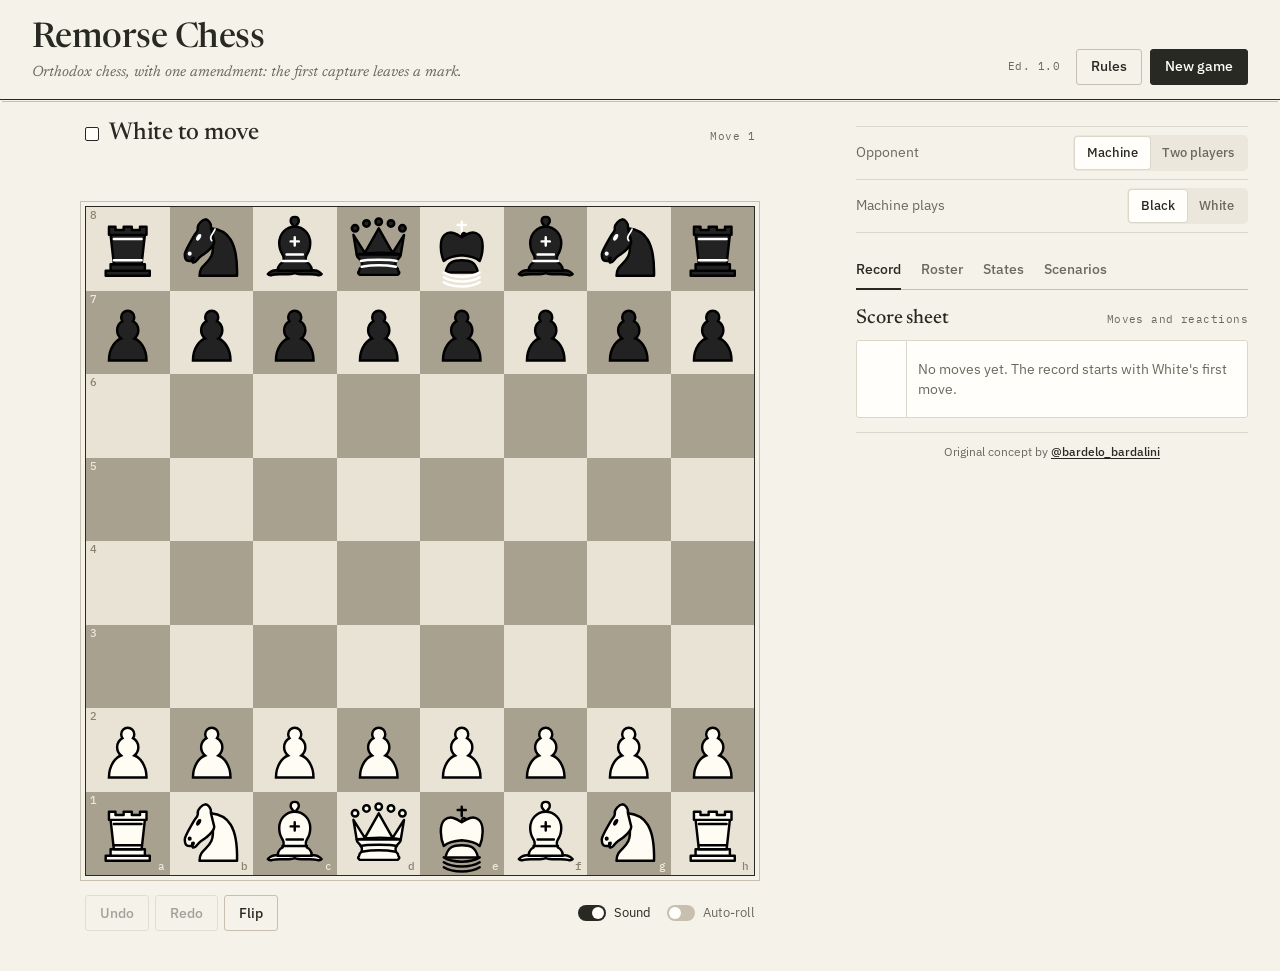
==== commit 56e13acc: "Add favicon suite, OpenGraph social card, and UI screenshots" ====
--- a/index.html
+++ b/index.html
@@ -6,6 +6,21 @@
   <title>Remorse Chess 1.0</title>
   <meta name="description" content="Remorse Chess: a chess variant in which a piece's first capture triggers a permanent psychological reaction. Devastated, Pacifist, Unaffected or Psychopath.">
   <meta name="theme-color" content="#F5F2EA">
+
+  <!-- Favicon & Icons -->
+  <link rel="icon" type="image/svg+xml" href="favicon.svg">
+  <link rel="alternate icon" href="favicon.ico">
+  <link rel="apple-touch-icon" href="apple-touch-icon.png">
+
+  <!-- Open Graph & Social Cards -->
+  <meta property="og:type" content="website">
+  <meta property="og:title" content="Remorse Chess 1.0">
+  <meta property="og:description" content="An orthodox chess variant where the first capture leaves a permanent psychological mark. Original concept by @bardelo_bardalini.">
+  <meta property="og:image" content="assets/remorse-chess-preview.png">
+  <meta name="twitter:card" content="summary_large_image">
+  <meta name="twitter:title" content="Remorse Chess 1.0">
+  <meta name="twitter:description" content="An orthodox chess variant where the first capture leaves a permanent psychological mark. Original concept by @bardelo_bardalini.">
+  <meta name="twitter:image" content="assets/remorse-chess-preview.png">
 
   <!-- Local type: Newsreader (display), IBM Plex Sans (interface), IBM Plex Mono (notation). See fonts/ -->
   <link rel="preload" href="fonts/ibm-plex-sans-var.woff2" as="font" type="font/woff2" crossorigin>
